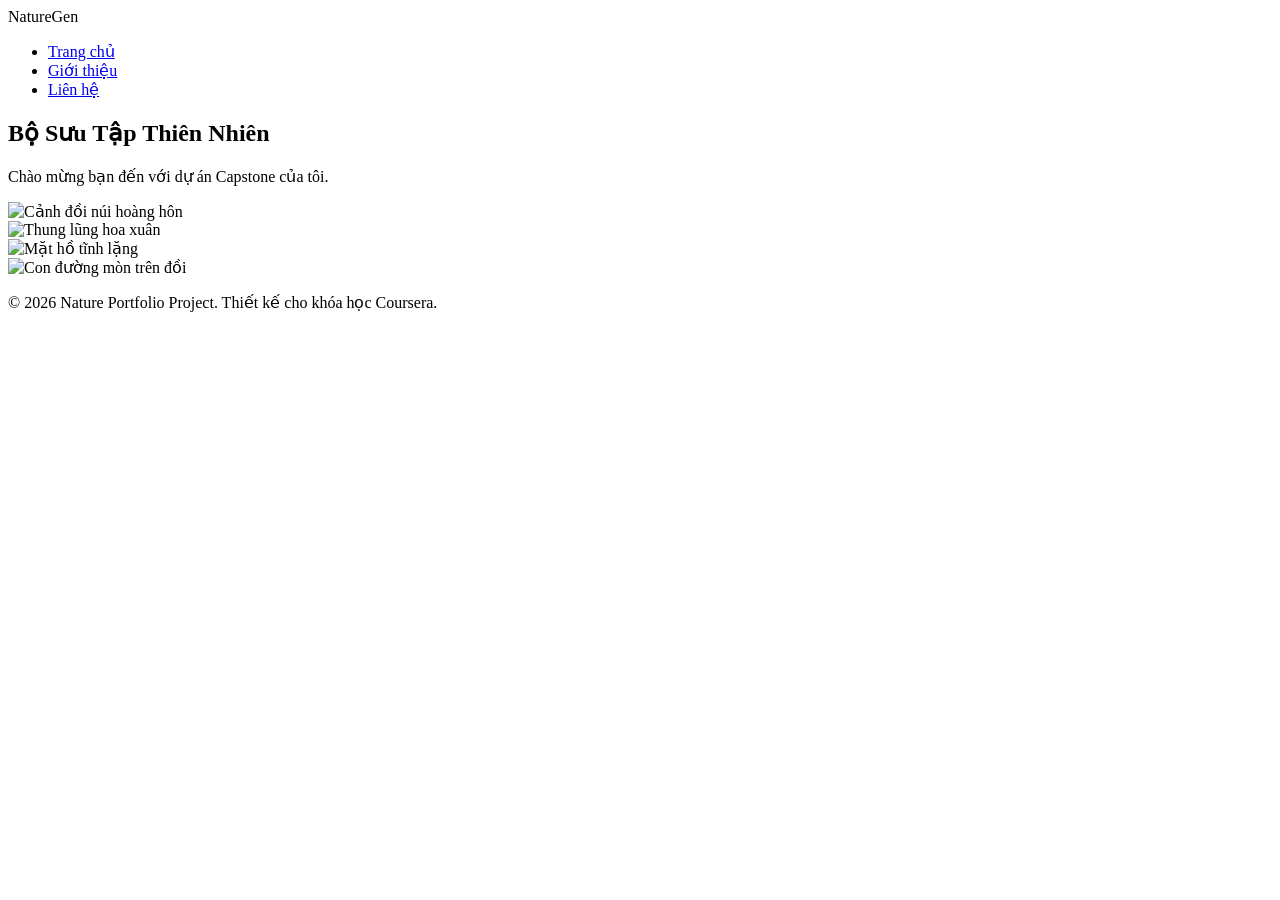
==== index.html @ 0fbb69a6 "Nature Photography Responsive Portfolio" ====
<!DOCTYPE html>
<html lang="vi">
<head>
    <meta charset="UTF-8">
    <meta name="viewport" content="width=device-width, initial-scale=1.0">
    <title>Trang chủ | Nature Portfolio</title>
    <link rel="stylesheet" href="style.css">
</head>
<body>
    <header>
        <nav>
            <div class="logo">NatureGen</div>
            <ul class="nav-links">
                <li><a href="index.html" class="active">Trang chủ</a></li>
                <li><a href="about.html">Giới thiệu</a></li>
                <li><a href="contact.html">Liên hệ</a></li>
            </ul>
        </nav>
    </header>

    <main>
        <section class="hero">
            <h1>Bộ Sưu Tập Thiên Nhiên</h1>
            <p>Chào mừng bạn đến với dự án Capstone của tôi.</p>
        </section>

        <section class="gallery">
            <div class="photo-item">
                <img src="Landscapes1.jpg" alt="Cảnh đồi núi hoàng hôn" tabindex="0">
            </div>
            <div class="photo-item">
                <img src="Landscapes2.jpg" alt="Thung lũng hoa xuân" tabindex="0">
            </div>
            <div class="photo-item">
                <img src="Landscapes3.jpg" alt="Mặt hồ tĩnh lặng" tabindex="0">
            </div>
            <div class="photo-item">
                <img src="Landscapes4.jpg" alt="Con đường mòn trên đồi" tabindex="0">
            </div>
        </section>
    </main>

    <footer>
        <p>&copy; 2026 Nature Portfolio Project. Thiết kế cho khóa học Coursera.</p>
    </footer>

    <script src="script.js"></script>
</body>
</html>
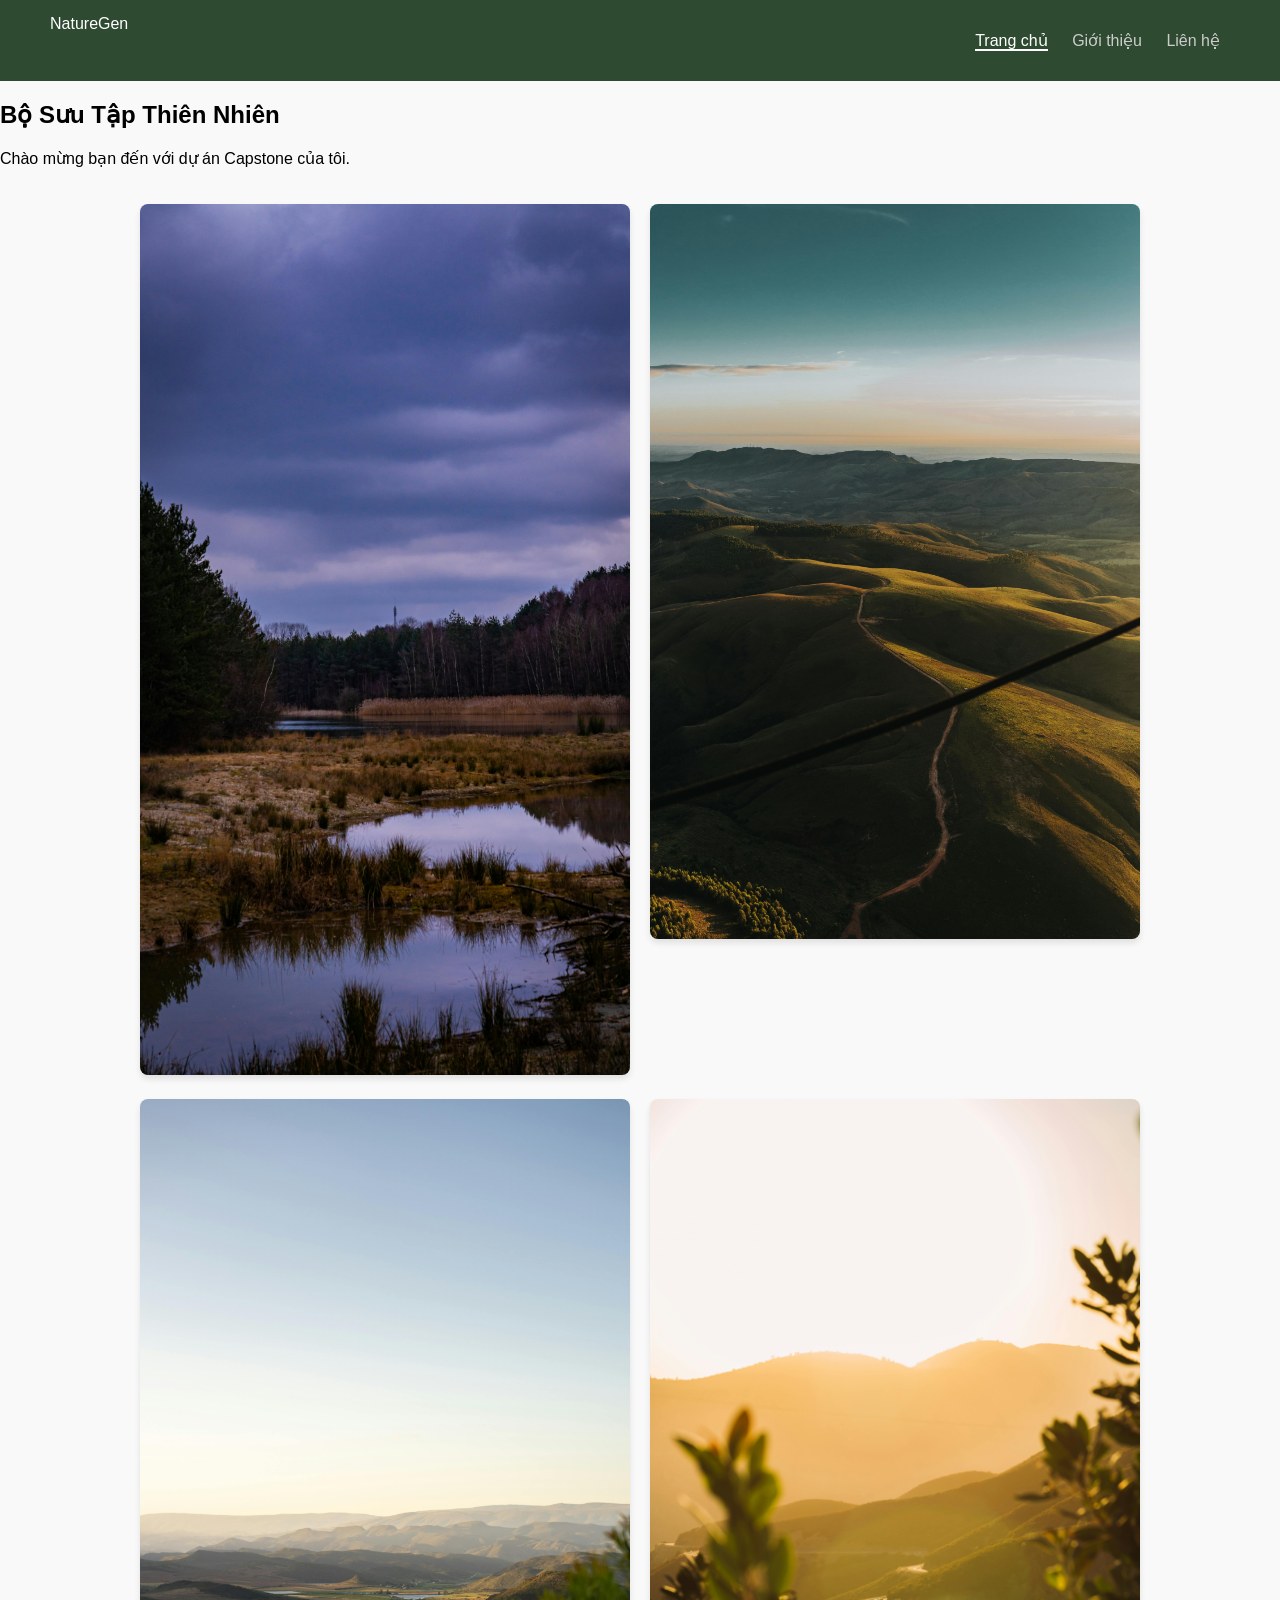
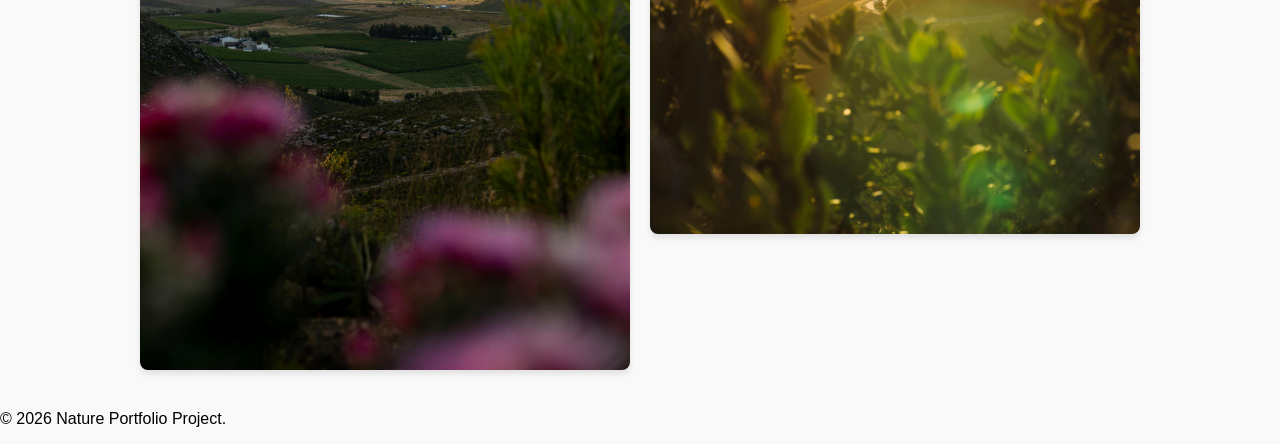
==== commit 818eee55: "project" ====
--- a/index.html
+++ b/index.html
@@ -4,7 +4,7 @@
     <meta charset="UTF-8">
     <meta name="viewport" content="width=device-width, initial-scale=1.0">
     <title>Trang chủ | Nature Portfolio</title>
-    <link rel="stylesheet" href="style.css">
+    <link rel="stylesheet" href="stype.css">
 </head>
 <body>
     <header>
@@ -26,22 +26,22 @@
 
         <section class="gallery">
             <div class="photo-item">
-                <img src="Landscapes1.jpg" alt="Cảnh đồi núi hoàng hôn" tabindex="0">
+                <img src="images/Landscapes1.jpg" alt="Cảnh đồi núi hoàng hôn" tabindex="0">
             </div>
             <div class="photo-item">
-                <img src="Landscapes2.jpg" alt="Thung lũng hoa xuân" tabindex="0">
+                <img src="images/Landscapes2.jpg" alt="Thung lũng hoa xuân" tabindex="0">
             </div>
             <div class="photo-item">
-                <img src="Landscapes3.jpg" alt="Mặt hồ tĩnh lặng" tabindex="0">
+                <img src="images/Landscapes3.jpg" alt="Mặt hồ tĩnh lặng" tabindex="0">
             </div>
             <div class="photo-item">
-                <img src="Landscapes4.jpg" alt="Con đường mòn trên đồi" tabindex="0">
+                <img src="images/Landscapes4.jpg" alt="Con đường mòn trên đồi" tabindex="0">
             </div>
         </section>
     </main>
 
     <footer>
-        <p>&copy; 2026 Nature Portfolio Project. Thiết kế cho khóa học Coursera.</p>
+        <p>&copy; 2026 Nature Portfolio Project.</p>
     </footer>
 
     <script src="script.js"></script>
--- a/stype.css
+++ b/stype.css
@@ -0,0 +1,67 @@
+body {
+    font-family: 'Segoe UI', sans-serif;
+    margin: 0;
+    padding: 0;
+    background: #f9f9f9;
+}
+
+nav {
+    background: #2e4a31;
+    color: white;
+    padding: 15px;
+    text-align: center;
+}
+
+.nav-links {
+    list-style: none;
+    padding: 0;
+}
+
+.nav-links li {
+    display: inline;
+    margin: 0 10px;
+}
+
+.nav-links a {
+    color: #ccc;
+    text-decoration: none;
+}
+
+.nav-links a.active {
+    color: white;
+    border-bottom: 2px solid white;
+}
+
+.gallery {
+    display: flex;
+    flex-direction: column;
+    padding: 20px;
+    gap: 20px;
+}
+
+.photo-item img {
+    width: 100%;
+    border-radius: 8px;
+    box-shadow: 0 4px 6px rgba(0,0,0,0.1);
+}
+
+.content-page {
+    padding: 40px 20px;
+    max-width: 800px;
+    margin: 0 auto;
+}
+
+@media screen and (min-width: 772px) {
+    nav {
+        display: flex;
+        justify-content: space-between;
+        padding: 15px 50px;
+    }
+
+    .gallery {
+        display: grid;
+        grid-template-columns: 1fr 1fr;
+        max-width: 1000px;
+        margin: 0 auto;
+    }
+}
